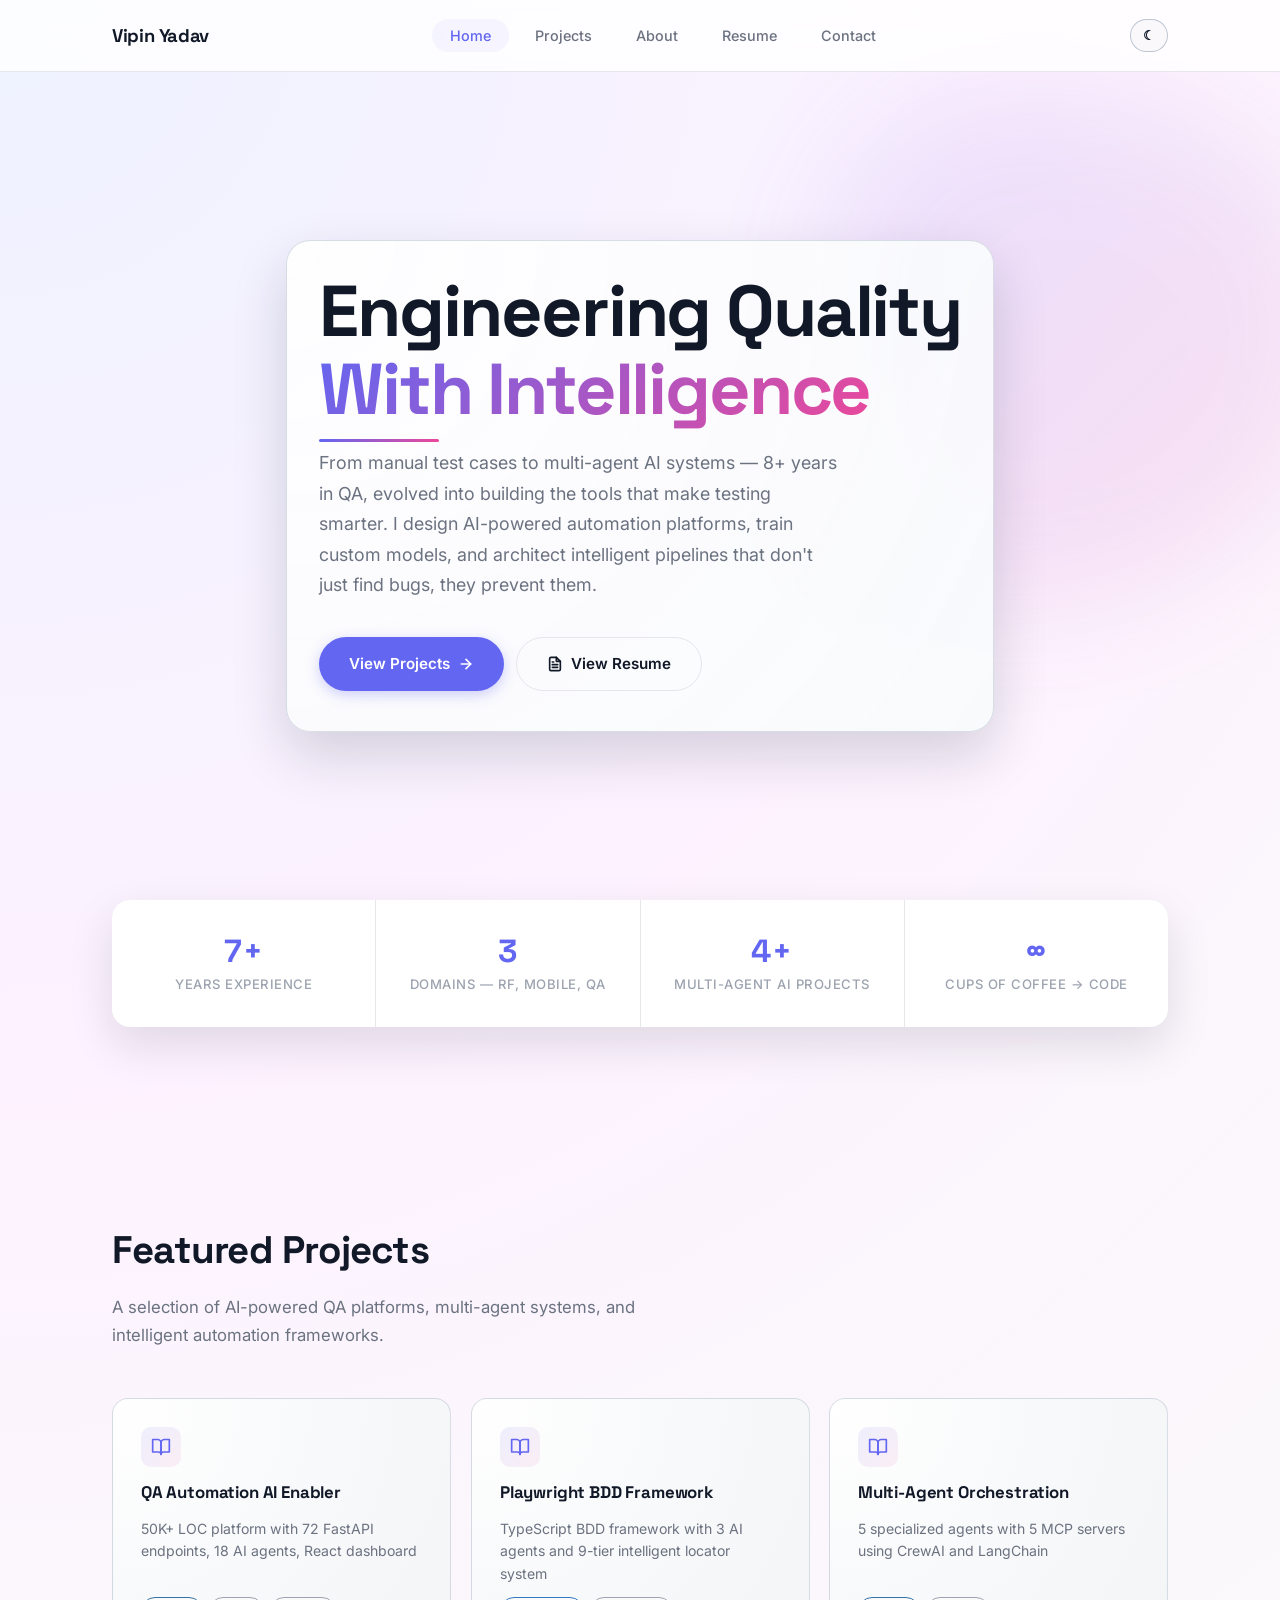
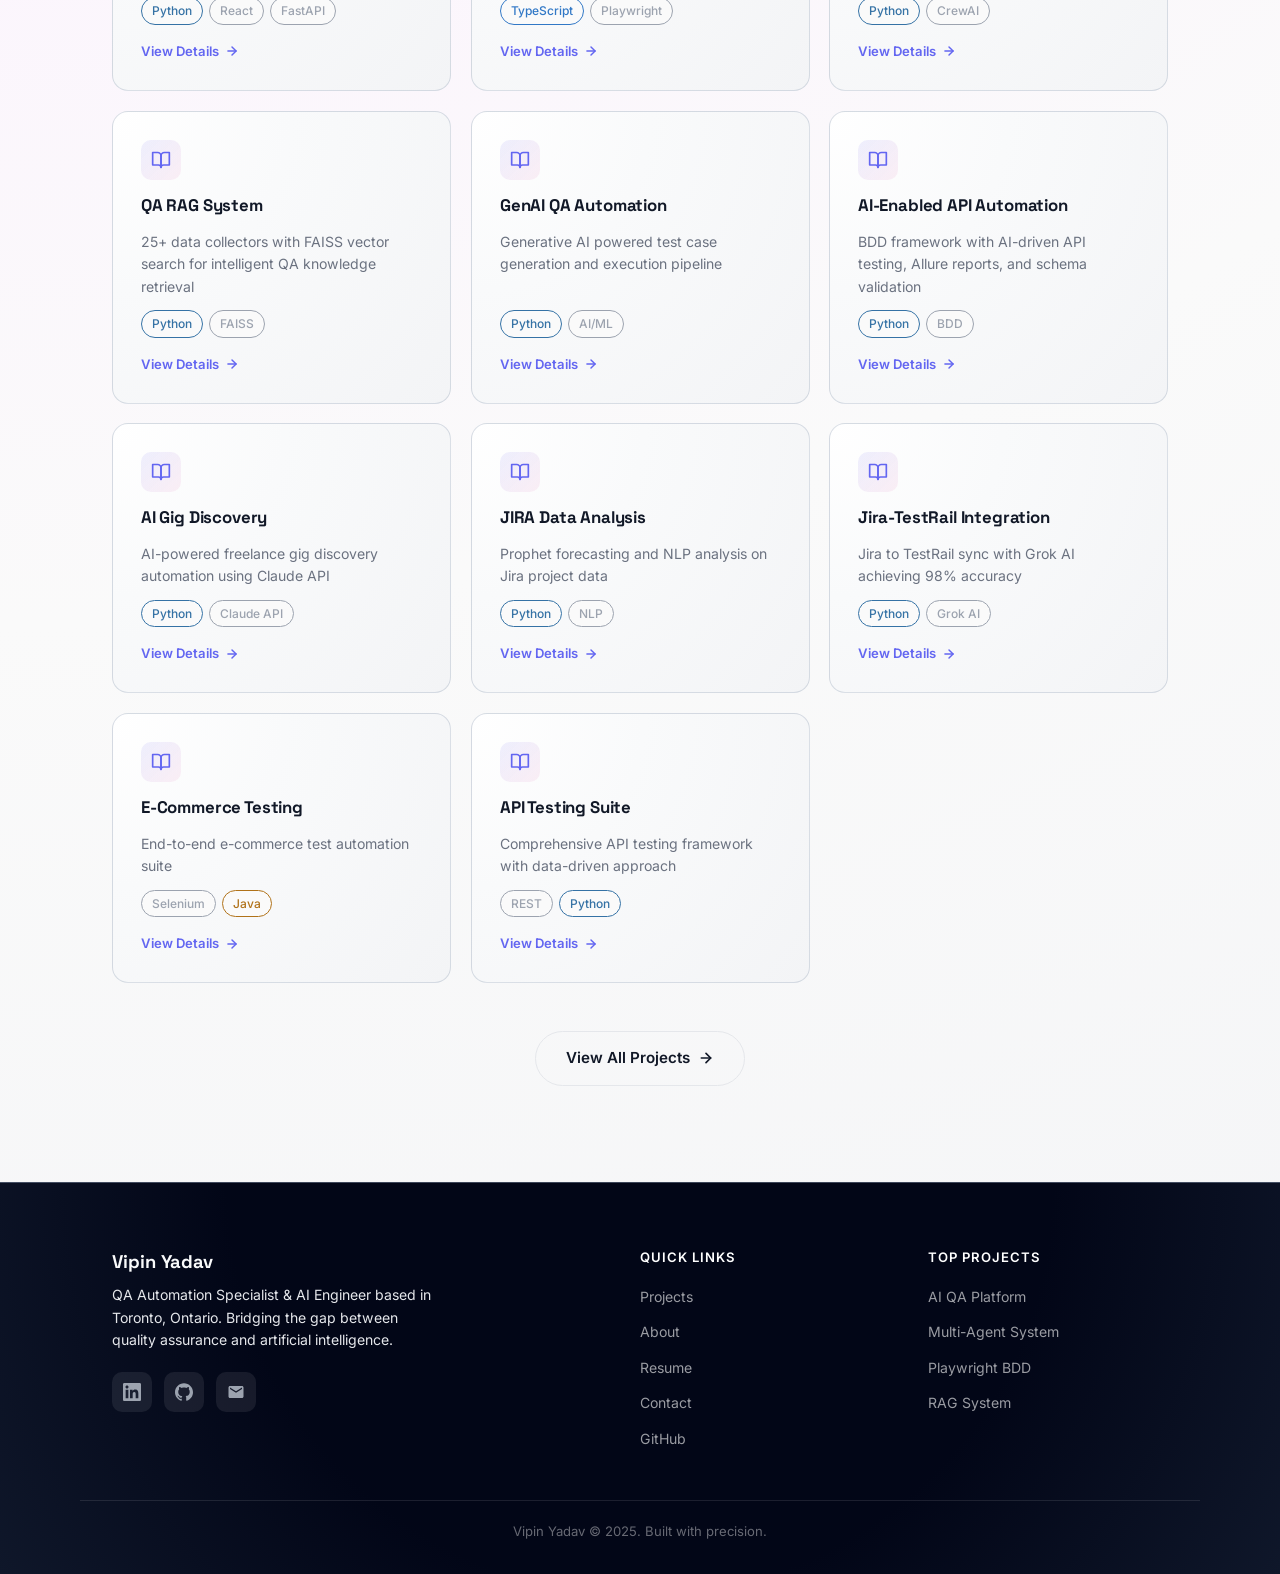
==== index.html @ d080d100 "Update portfolio pages, styles, and add new resume/scripts Co-Authored-By: Claude Sonnet 4.6 <norepl" ====
<!DOCTYPE html>
<html lang="en">
<head>
  <meta charset="UTF-8">
  <meta name="viewport" content="width=device-width, initial-scale=1.0">
  <title>Vipin Yadav — QA Automation & AI Engineering</title>
  <link rel="preconnect" href="https://fonts.googleapis.com">
  <link rel="preconnect" href="https://fonts.gstatic.com" crossorigin>
  <link href="https://fonts.googleapis.com/css2?family=Inter:wght@400;500;600;700&family=Space+Grotesk:wght@500;600;700;800&display=swap" rel="stylesheet">
  <link rel="stylesheet" href="css/style.css">
  <link rel="stylesheet" href="css/style-enhancements.css">
</head>
<body data-base-path="">

  <!-- Navigation -->
  <nav class="kc-nav" role="navigation">
    <div class="kc-nav__inner">
      <a href="index.html" class="kc-nav__brand">Vipin Yadav</a>
      <ul class="kc-nav__links">
        <li><a href="index.html" class="kc-nav__link active">Home</a></li>
        <li><a href="pages/projects.html" class="kc-nav__link">Projects</a></li>
        <li><a href="pages/about.html" class="kc-nav__link">About</a></li>
        <li><a href="pages/resume.html" class="kc-nav__link">Resume</a></li>
        <li><a href="pages/contact.html" class="kc-nav__link">Contact</a></li>
      </ul>
      <button class="kc-nav__hamburger" aria-label="Toggle menu">
        <span></span><span></span><span></span>
      </button>
    </div>
  </nav>

  <main>

    <!-- Hero -->
    <section class="kc-hero">
      <div class="kc-hero__blob" aria-hidden="true"></div>
      <div class="kc-wrap">
        <div class="kc-hero__content">
          <h1 class="kc-hero__title">
            Engineering Quality<br><span class="kc-grad">With Intelligence</span>
          </h1>
          <p class="kc-hero__desc">From manual test cases to multi-agent AI systems — 8+ years in QA, evolved into building the tools that make testing smarter. I design AI-powered automation platforms, train custom models, and architect intelligent pipelines that don't just find bugs, they prevent them.</p>
          <div class="kc-hero__btns">
            <a href="pages/projects.html" class="kc-btn kc-btn--primary">
              View Projects
              <svg width="16" height="16" viewBox="0 0 24 24" fill="none" stroke="currentColor" stroke-width="2.5" stroke-linecap="round" stroke-linejoin="round"><line x1="5" y1="12" x2="19" y2="12"/><polyline points="12 5 19 12 12 19"/></svg>
            </a>
            <a href="pages/resume.html" class="kc-btn kc-btn--outline">
              <svg width="16" height="16" viewBox="0 0 24 24" fill="none" stroke="currentColor" stroke-width="2.5" stroke-linecap="round" stroke-linejoin="round"><path d="M14 2H6a2 2 0 0 0-2 2v16a2 2 0 0 0 2 2h12a2 2 0 0 0 2-2V8Z"/><path d="M14 2v6h6"/><line x1="16" y1="13" x2="8" y2="13"/><line x1="16" y1="17" x2="8" y2="17"/><line x1="10" y1="9" x2="8" y2="9"/></svg>
              View Resume
            </a>
          </div>
        </div>
      </div>
    </section>

    <!-- Stats Counter Bar -->
    <section class="kc-section" style="padding-top:0">
      <div class="kc-wrap">
        <div class="kc-stats kc-fade">
          <div class="kc-stat">
            <div class="kc-stat__value" data-target="8+">8+</div>
            <div class="kc-stat__label">Years Experience</div>
          </div>
          <div class="kc-stat">
            <div class="kc-stat__value" data-target="3">3</div>
            <div class="kc-stat__label">Domains — RF, Mobile, QA</div>
          </div>
          <div class="kc-stat">
            <div class="kc-stat__value" data-target="5+">5+</div>
            <div class="kc-stat__label">Multi-Agent AI Projects</div>
          </div>
          <div class="kc-stat">
            <div class="kc-stat__value">∞</div>
            <div class="kc-stat__label">Cups of Coffee → Code</div>
          </div>
        </div>
      </div>
    </section>

    <!-- Featured Projects -->
    <section class="kc-section">
      <div class="kc-wrap">
        <h2 class="kc-section__title kc-fade">Featured Projects</h2>
        <p class="kc-section__sub kc-fade">A selection of AI-powered QA platforms, multi-agent systems, and intelligent automation frameworks.</p>

        <div class="kc-grid" id="project-grid">
          <!-- Rendered by JS — shows top projects -->
        </div>

        <div style="text-align:center;margin-top:48px" class="kc-fade">
          <a href="pages/projects.html" class="kc-btn kc-btn--outline">
            View All Projects
            <svg width="16" height="16" viewBox="0 0 24 24" fill="none" stroke="currentColor" stroke-width="2.5" stroke-linecap="round" stroke-linejoin="round"><line x1="5" y1="12" x2="19" y2="12"/><polyline points="12 5 19 12 12 19"/></svg>
          </a>
        </div>
      </div>
    </section>

  </main>

  <!-- Footer -->
  <footer class="kc-footer">
    <div class="kc-footer__inner">
      <div>
        <div class="kc-footer__brand">Vipin Yadav</div>
        <p class="kc-footer__desc">QA Automation Specialist & AI Engineer based in Toronto, Ontario. Bridging the gap between quality assurance and artificial intelligence.</p>
        <div class="kc-footer__socials">
          <a href="https://www.linkedin.com/in/vipin-ydv/" target="_blank" class="kc-footer__social" aria-label="LinkedIn">
            <svg viewBox="0 0 24 24" width="18" height="18" fill="currentColor"><path d="M20.447 20.452h-3.554v-5.569c0-1.328-.027-3.037-1.852-3.037-1.853 0-2.136 1.445-2.136 2.939v5.667H9.351V9h3.414v1.561h.046c.477-.9 1.637-1.85 3.37-1.85 3.601 0 4.267 2.37 4.267 5.455v6.286zM5.337 7.433c-1.144 0-2.063-.926-2.063-2.065 0-1.138.92-2.063 2.063-2.063 1.14 0 2.064.925 2.064 2.063 0 1.139-.925 2.065-2.064 2.065zm1.782 13.019H3.555V9h3.564v11.452zM22.225 0H1.771C.792 0 0 .774 0 1.729v20.542C0 23.227.792 24 1.771 24h20.451C23.2 24 24 23.227 24 22.271V1.729C24 .774 23.2 0 22.222 0h.003z"/></svg>
          </a>
          <a href="https://github.com/YdvVipin" target="_blank" class="kc-footer__social" aria-label="GitHub">
            <svg viewBox="0 0 24 24" width="18" height="18" fill="currentColor"><path d="M12 .297c-6.63 0-12 5.373-12 12 0 5.303 3.438 9.8 8.205 11.385.6.113.82-.258.82-.577 0-.285-.01-1.04-.015-2.04-3.338.724-4.042-1.61-4.042-1.61C4.422 18.07 3.633 17.7 3.633 17.7c-1.087-.744.084-.729.084-.729 1.205.084 1.838 1.236 1.838 1.236 1.07 1.835 2.809 1.305 3.495.998.108-.776.417-1.305.76-1.605-2.665-.3-5.466-1.332-5.466-5.93 0-1.31.465-2.38 1.235-3.22-.135-.303-.54-1.523.105-3.176 0 0 1.005-.322 3.3 1.23.96-.267 1.98-.399 3-.405 1.02.006 2.04.138 3 .405 2.28-1.552 3.285-1.23 3.285-1.23.645 1.653.24 2.873.12 3.176.765.84 1.23 1.91 1.23 3.22 0 4.61-2.805 5.625-5.475 5.92.42.36.81 1.096.81 2.22 0 1.606-.015 2.896-.015 3.286 0 .315.21.69.825.57C20.565 22.092 24 17.592 24 12.297c0-6.627-5.373-12-12-12"/></svg>
          </a>
          <a href="mailto:ydvvipin1793@gmail.com" class="kc-footer__social" aria-label="Email">
            <svg viewBox="0 0 24 24" width="18" height="18" fill="currentColor"><path d="M20 4H4c-1.1 0-2 .9-2 2v12c0 1.1.9 2 2 2h16c1.1 0 2-.9 2-2V6c0-1.1-.9-2-2-2zm0 4l-8 5-8-5V6l8 5 8-5v2z"/></svg>
          </a>
        </div>
      </div>
      <div>
        <h4 class="kc-footer__heading">Quick Links</h4>
        <ul class="kc-footer__links">
          <li><a href="pages/projects.html" class="kc-footer__link">Projects</a></li>
          <li><a href="pages/about.html" class="kc-footer__link">About</a></li>
          <li><a href="pages/resume.html" class="kc-footer__link">Resume</a></li>
          <li><a href="pages/contact.html" class="kc-footer__link">Contact</a></li>
          <li><a href="https://github.com/YdvVipin" target="_blank" class="kc-footer__link">GitHub</a></li>
        </ul>
      </div>
      <div>
        <h4 class="kc-footer__heading">Top Projects</h4>
        <ul class="kc-footer__links">
          <li><a href="projects/ai-enabled-qa/" class="kc-footer__link">AI QA Platform</a></li>
          <li><a href="projects/multi-agent-orchestration/" class="kc-footer__link">Multi-Agent System</a></li>
          <li><a href="projects/playwright-bdd-framework/" class="kc-footer__link">Playwright BDD</a></li>
          <li><a href="projects/rag-system/" class="kc-footer__link">RAG System</a></li>
        </ul>
      </div>
    </div>
    <div class="kc-footer__bottom">Vipin Yadav &copy; 2025. Built with precision.</div>
  </footer>

  <script src="js/script.js"></script>
</body>
</html>
---- css/style.css ----
/* ═══════════════════════════════════════════════════
   Kinetic Cards — Portfolio Design System
   ═══════════════════════════════════════════════════ */

/* ─── Variables ─────────────────────────────────── */
:root {
  --kc-bg: #FAFAFA;
  --kc-surface: #FFFFFF;
  --kc-border: #E5E7EB;
  --kc-text: #111827;
  --kc-text2: #6B7280;
  --kc-text3: #9CA3AF;
  --kc-accent: #6366F1;
  --kc-accent-light: #818CF8;
  --kc-secondary: #EC4899;
  --kc-green: #10B981;
  --kc-font: 'Space Grotesk', sans-serif;
  --kc-font-body: 'Inter', sans-serif;
  --kc-radius: 16px;
  --kc-radius-sm: 10px;
  --kc-shadow: 0 1px 3px rgba(0,0,0,0.06), 0 1px 2px rgba(0,0,0,0.04);
  --kc-shadow-md: 0 4px 14px rgba(0,0,0,0.08);
  --kc-shadow-lg: 0 12px 40px rgba(0,0,0,0.12);
  --kc-nav-h: 72px;
  --kc-max-w: 1120px;
}

/* ─── Reset ─────────────────────────────────────── */
*, *::before, *::after { margin: 0; padding: 0; box-sizing: border-box; }

html { scroll-behavior: smooth; }

body {
  font-family: var(--kc-font-body);
  color: var(--kc-text);
  /* Soft gradient background instead of flat grey */
  background: radial-gradient(circle at top left, #EEF2FF 0, #FDF2FF 30%, #FAFAFA 65%, #F3F4F6 100%);
  overflow-x: hidden;
  line-height: 1.6;
  -webkit-font-smoothing: antialiased;
}

img { max-width: 100%; display: block; }

a { color: inherit; text-decoration: none; }

/* ─── Utility ───────────────────────────────────── */
.kc-wrap {
  max-width: var(--kc-max-w);
  margin: 0 auto;
  padding: 0 32px;
}

.kc-section {
  padding: 96px 0;
}

.kc-section__title {
  font-family: var(--kc-font);
  font-size: clamp(1.75rem, 3vw, 2.5rem);
  font-weight: 700;
  color: var(--kc-text);
  margin-bottom: 12px;
  letter-spacing: -0.02em;
}

.kc-section__sub {
  font-size: 1.05rem;
  color: var(--kc-text2);
  max-width: 560px;
  margin-bottom: 48px;
  line-height: 1.7;
}

/* ─── Navigation ────────────────────────────────── */
.kc-nav {
  position: fixed;
  top: 0;
  left: 0;
  right: 0;
  height: var(--kc-nav-h);
  background: rgba(255,255,255,0.82);
  backdrop-filter: blur(18px);
  -webkit-backdrop-filter: blur(18px);
  border-bottom: 1px solid var(--kc-border);
  z-index: 1000;
  transition: height 0.3s ease, box-shadow 0.3s ease;
}

.kc-nav.kc-nav--scrolled {
  height: 56px;
  box-shadow: var(--kc-shadow-md);
}

.kc-nav__inner {
  max-width: var(--kc-max-w);
  margin: 0 auto;
  padding: 0 32px;
  height: 100%;
  display: flex;
  align-items: center;
  justify-content: space-between;
}

.kc-nav__brand {
  font-family: var(--kc-font);
  font-size: 1.15rem;
  font-weight: 700;
  color: var(--kc-text);
  letter-spacing: -0.02em;
}

.kc-nav__links {
  display: flex;
  gap: 8px;
  list-style: none;
  position: relative;
}

.kc-nav__link {
  position: relative;
  padding: 8px 18px;
  font-size: 0.9rem;
  font-weight: 500;
  color: var(--kc-text2);
  border-radius: 100px;
  transition: color 0.25s ease, background 0.25s ease;
}

.kc-nav__link:hover,
.kc-nav__link.active {
  color: var(--kc-accent);
  background: rgba(99,102,241,0.06);
}

/* Hamburger */
.kc-nav__hamburger {
  display: none;
  flex-direction: column;
  gap: 5px;
  background: none;
  border: none;
  cursor: pointer;
  padding: 8px;
}

.kc-nav__hamburger span {
  display: block;
  width: 22px;
  height: 2px;
  background: var(--kc-text);
  border-radius: 2px;
  transition: transform 0.3s ease, opacity 0.3s ease;
}

.kc-nav__hamburger.open span:nth-child(1) {
  transform: rotate(45deg) translate(5px, 5px);
}

.kc-nav__hamburger.open span:nth-child(2) {
  opacity: 0;
}

.kc-nav__hamburger.open span:nth-child(3) {
  transform: rotate(-45deg) translate(5px, -5px);
}

/* ─── Hero ──────────────────────────────────────── */
.kc-hero {
  position: relative;
  min-height: 100vh;
  display: flex;
  align-items: center;
  padding-top: var(--kc-nav-h);
  overflow: hidden;
}

.kc-hero__blob {
  position: absolute;
  top: 10%;
  right: -5%;
  width: 520px;
  height: 520px;
  border-radius: 40% 60% 70% 30% / 40% 50% 60% 50%;
  background: linear-gradient(135deg, var(--kc-accent), var(--kc-secondary));
  opacity: 0.12;
  filter: blur(60px);
  animation: kc-morph 12s ease-in-out infinite;
  pointer-events: none;
}

@keyframes kc-morph {
  0%   { border-radius: 40% 60% 70% 30% / 40% 50% 60% 50%; transform: translate(0, 0) rotate(0deg); }
  33%  { border-radius: 70% 30% 50% 50% / 30% 30% 70% 70%; transform: translate(20px, -30px) rotate(60deg); }
  66%  { border-radius: 50% 60% 30% 60% / 60% 40% 60% 40%; transform: translate(-15px, 20px) rotate(120deg); }
  100% { border-radius: 40% 60% 70% 30% / 40% 50% 60% 50%; transform: translate(0, 0) rotate(0deg); }
}

.kc-hero__content {
  position: relative;
  z-index: 1;
}

.kc-hero__tag {
  display: inline-flex;
  align-items: center;
  gap: 6px;
  padding: 6px 16px;
  background: rgba(99,102,241,0.08);
  border: 1px solid rgba(99,102,241,0.15);
  border-radius: 100px;
  font-size: 0.82rem;
  font-weight: 600;
  color: var(--kc-accent);
  margin-bottom: 24px;
}

.kc-hero__tag span {
  width: 6px;
  height: 6px;
  border-radius: 50%;
  background: var(--kc-green);
  animation: kc-pulse 2s ease-in-out infinite;
}

@keyframes kc-pulse {
  0%, 100% { opacity: 1; }
  50% { opacity: 0.4; }
}

.kc-hero__title {
  font-family: var(--kc-font);
  font-size: clamp(2.8rem, 6vw, 4.5rem);
  font-weight: 800;
  line-height: 1.08;
  letter-spacing: -0.03em;
  color: var(--kc-text);
  margin-bottom: 20px;
}

.kc-hero__title .kc-grad {
  background: linear-gradient(135deg, var(--kc-accent), var(--kc-secondary));
  -webkit-background-clip: text;
  -webkit-text-fill-color: transparent;
  background-clip: text;
}

.kc-hero__desc {
  font-size: 1.12rem;
  color: var(--kc-text2);
  max-width: 520px;
  line-height: 1.7;
  margin-bottom: 36px;
}

.kc-hero__btns {
  display: flex;
  gap: 12px;
  flex-wrap: wrap;
}

/* ─── Buttons ───────────────────────────────────── */
.kc-btn {
  display: inline-flex;
  align-items: center;
  gap: 8px;
  padding: 14px 30px;
  border-radius: 100px;
  font-size: 0.95rem;
  font-weight: 600;
  font-family: var(--kc-font-body);
  border: none;
  cursor: pointer;
  transition: all 0.3s cubic-bezier(0.4, 0, 0.2, 1);
}

.kc-btn--primary {
  background: var(--kc-accent);
  color: #fff;
  box-shadow: 0 4px 14px rgba(99,102,241,0.3);
}

.kc-btn--primary:hover {
  transform: translateY(-2px);
  box-shadow: 0 8px 25px rgba(99,102,241,0.35);
}

.kc-btn--outline {
  background: transparent;
  color: var(--kc-text);
  border: 1.5px solid var(--kc-border);
}

.kc-btn--outline:hover {
  border-color: var(--kc-accent);
  color: var(--kc-accent);
  transform: translateY(-2px);
}

/* ─── Stats Bar ─────────────────────────────────── */
.kc-stats {
  display: grid;
  grid-template-columns: repeat(4, 1fr);
  gap: 1px;
  background: var(--kc-border);
  border-radius: var(--kc-radius);
  overflow: hidden;
  box-shadow: var(--kc-shadow);
}

.kc-stat {
  background: var(--kc-surface);
  padding: 32px 24px;
  text-align: center;
}

.kc-stat__value {
  font-family: var(--kc-font);
  font-size: 2rem;
  font-weight: 800;
  color: var(--kc-accent);
  line-height: 1.2;
}

.kc-stat__label {
  font-size: 0.82rem;
  color: var(--kc-text3);
  font-weight: 500;
  margin-top: 4px;
  text-transform: uppercase;
  letter-spacing: 0.5px;
}

/* ─── Kinetic Cards ─────────────────────────────── */
.kc-grid {
  display: grid;
  grid-template-columns: repeat(3, 1fr);
  gap: 20px;
}

.kc-card {
  position: relative;
  background: var(--kc-surface);
  border: 1px solid var(--kc-border);
  border-radius: var(--kc-radius);
  padding: 28px;
  text-decoration: none;
  color: var(--kc-text);
  display: flex;
  flex-direction: column;
  gap: 12px;
  transform-style: preserve-3d;
  transition: transform 0.4s cubic-bezier(0.03, 0.98, 0.52, 0.99),
              box-shadow 0.4s ease;
  will-change: transform;
}

.kc-card:hover {
  box-shadow: var(--kc-shadow-lg);
}

.kc-card__icon {
  width: 40px;
  height: 40px;
  border-radius: var(--kc-radius-sm);
  background: linear-gradient(135deg, rgba(99,102,241,0.1), rgba(236,72,153,0.08));
  display: flex;
  align-items: center;
  justify-content: center;
  color: var(--kc-accent);
}

.kc-card__title {
  font-family: var(--kc-font);
  font-size: 1.05rem;
  font-weight: 700;
  color: var(--kc-text);
  letter-spacing: -0.01em;
}

.kc-card__desc {
  font-size: 0.88rem;
  color: var(--kc-text2);
  line-height: 1.6;
  flex: 1;
}

.kc-card__tags {
  display: flex;
  flex-wrap: wrap;
  gap: 6px;
}

.kc-card__tag {
  font-size: 0.75rem;
  font-weight: 500;
  padding: 3px 10px;
  border-radius: 100px;
  border: 1px solid var(--kc-border);
  color: var(--kc-text2);
  background: var(--kc-bg);
}

.kc-card__cta {
  display: flex;
  align-items: center;
  gap: 6px;
  font-size: 0.82rem;
  font-weight: 600;
  color: var(--kc-accent);
  margin-top: 4px;
}

.kc-card__cta svg {
  transition: transform 0.25s ease;
}

.kc-card:hover .kc-card__cta svg {
  transform: translateX(4px);
}

.kc-card--hidden {
  opacity: 0;
  transform: scale(0.92);
  pointer-events: none;
  position: absolute;
  visibility: hidden;
}

/* ─── GitHub Stats (Projects Page) ──────────────── */
.kc-gh-stats {
  display: flex;
  gap: 24px;
  margin-bottom: 32px;
}

.kc-gh-stat {
  display: flex;
  flex-direction: column;
  padding: 14px 20px;
  background: var(--kc-surface);
  border: 1px solid var(--kc-border);
  border-radius: var(--kc-radius-sm);
  min-width: 110px;
}

.kc-gh-stat__val {
  font-family: var(--kc-font);
  font-size: 1.35rem;
  font-weight: 800;
  color: var(--kc-accent);
}

.kc-gh-stat__label {
  font-size: 0.75rem;
  color: var(--kc-text3);
  text-transform: uppercase;
  letter-spacing: 0.5px;
}

/* Repo grid */
.kc-repo-grid {
  display: grid;
  grid-template-columns: repeat(2, 1fr);
  gap: 16px;
  margin-bottom: 64px;
}

.kc-repo {
  background: var(--kc-surface);
  border: 1px solid var(--kc-border);
  border-radius: var(--kc-radius-sm);
  padding: 20px;
  text-decoration: none;
  color: var(--kc-text);
  display: flex;
  flex-direction: column;
  gap: 8px;
  transition: all 0.3s ease;
}

.kc-repo:hover {
  border-color: var(--kc-accent);
  box-shadow: var(--kc-shadow-md);
  transform: translateY(-2px);
}

.kc-repo__header {
  display: flex;
  align-items: center;
  gap: 8px;
}

.kc-repo__name {
  font-family: var(--kc-font);
  font-size: 0.95rem;
  font-weight: 600;
  color: var(--kc-text);
}

.kc-repo:hover .kc-repo__name {
  color: var(--kc-accent);
}

.kc-repo__desc {
  font-size: 0.82rem;
  color: var(--kc-text2);
  line-height: 1.5;
  flex: 1;
}

.kc-repo__meta {
  display: flex;
  flex-direction: column;
  gap: 6px;
}

.kc-repo__stats {
  display: flex;
  gap: 14px;
  align-items: center;
}

.kc-repo__stat {
  display: inline-flex;
  align-items: center;
  gap: 4px;
  font-size: 0.75rem;
  color: var(--kc-text3);
}

.kc-repo__stat svg { color: var(--kc-text3); }

.kc-repo__size {
  font-family: 'SF Mono', 'Cascadia Code', monospace;
  font-size: 0.7rem;
  color: var(--kc-text3);
}

.kc-repo__footer {
  border-top: 1px solid var(--kc-border);
  padding-top: 10px;
  font-size: 0.75rem;
  color: var(--kc-text3);
}

/* Language bar */
.kc-lang-bar {
  display: flex;
  height: 5px;
  border-radius: 3px;
  overflow: hidden;
  background: var(--kc-bg);
  margin-bottom: 4px;
}

.kc-lang-bar__seg { transition: width 0.6s ease; }

.kc-lang-labels {
  display: flex;
  flex-wrap: wrap;
  gap: 8px;
}

.kc-lang-label {
  display: inline-flex;
  align-items: center;
  gap: 4px;
  font-size: 0.7rem;
  color: var(--kc-text3);
}

.kc-lang-dot {
  width: 7px;
  height: 7px;
  border-radius: 50%;
  display: inline-block;
  flex-shrink: 0;
}

.kc-lang-pct { color: var(--kc-text3); opacity: 0.7; }

.kc-repo__lang { min-height: 10px; }

/* Loading skeleton */
.kc-skeleton {
  position: relative;
  overflow: hidden;
}

.kc-skeleton::after {
  content: '';
  position: absolute;
  inset: 0;
  left: -100%;
  background: linear-gradient(90deg, transparent, rgba(0,0,0,0.04), transparent);
  animation: kc-shimmer 1.5s infinite;
}

@keyframes kc-shimmer { 100% { left: 100%; } }

.kc-skeleton-card {
  min-height: 140px;
  background: var(--kc-bg);
  border: 1px solid var(--kc-border);
  border-radius: var(--kc-radius-sm);
}

.kc-gh-error, .kc-gh-empty {
  grid-column: 1 / -1;
  text-align: center;
  padding: 40px;
  color: var(--kc-text3);
  font-size: 0.9rem;
}

/* ─── Filter Bar ────────────────────────────────── */
.kc-filters {
  display: flex;
  gap: 8px;
  flex-wrap: wrap;
  margin-bottom: 36px;
}

.kc-filter {
  padding: 8px 20px;
  border-radius: 100px;
  font-size: 0.85rem;
  font-weight: 500;
  font-family: var(--kc-font-body);
  background: var(--kc-surface);
  color: var(--kc-text2);
  border: 1px solid var(--kc-border);
  cursor: pointer;
  transition: all 0.25s ease;
}

.kc-filter:hover {
  border-color: var(--kc-accent);
  color: var(--kc-accent);
}

.kc-filter.active {
  background: var(--kc-accent);
  color: #fff;
  border-color: var(--kc-accent);
}

/* ─── Timeline ──────────────────────────────────── */
.kc-timeline {
  position: relative;
  padding-left: 32px;
}

.kc-timeline::before {
  content: '';
  position: absolute;
  left: 7px;
  top: 0;
  bottom: 0;
  width: 2px;
  background: var(--kc-border);
}

.kc-timeline__entry {
  position: relative;
  margin-bottom: 48px;
}

.kc-timeline__entry:last-child {
  margin-bottom: 0;
}

.kc-timeline__dot {
  position: absolute;
  left: -28px;
  top: 6px;
  width: 14px;
  height: 14px;
  border-radius: 50%;
  background: var(--kc-accent);
  border: 3px solid var(--kc-bg);
  box-shadow: 0 0 0 2px var(--kc-accent);
  transition: transform 0.3s ease;
}

.kc-timeline__entry.kc-fade--visible .kc-timeline__dot {
  transform: scale(1.2);
}

.kc-timeline__date {
  font-size: 0.78rem;
  font-weight: 600;
  color: var(--kc-accent);
  text-transform: uppercase;
  letter-spacing: 0.5px;
  margin-bottom: 6px;
}

.kc-timeline__role {
  font-family: var(--kc-font);
  font-size: 1.15rem;
  font-weight: 700;
  color: var(--kc-text);
  margin-bottom: 4px;
}

.kc-timeline__company {
  font-size: 0.92rem;
  font-weight: 500;
  color: var(--kc-text2);
  margin-bottom: 8px;
}

.kc-timeline__desc {
  font-size: 0.88rem;
  color: var(--kc-text2);
  line-height: 1.7;
}

/* ─── Skills Grid ───────────────────────────────── */
.kc-skills-grid {
  display: grid;
  grid-template-columns: repeat(4, 1fr);
  gap: 16px;
}

.kc-skill-card {
  background: var(--kc-surface);
  border: 1px solid var(--kc-border);
  border-radius: var(--kc-radius);
  padding: 24px;
  transform-style: preserve-3d;
  transition: transform 0.4s cubic-bezier(0.03, 0.98, 0.52, 0.99),
              box-shadow 0.4s ease;
  will-change: transform;
}

.kc-skill-card:hover {
  box-shadow: var(--kc-shadow-lg);
}

.kc-skill-card__title {
  font-family: var(--kc-font);
  font-size: 0.95rem;
  font-weight: 700;
  color: var(--kc-text);
  margin-bottom: 12px;
}

.kc-skill-card__pills {
  display: flex;
  flex-wrap: wrap;
  gap: 6px;
}

.kc-skill-pill {
  font-size: 0.75rem;
  font-weight: 500;
  padding: 4px 10px;
  border-radius: 100px;
  background: var(--kc-bg);
  border: 1px solid var(--kc-border);
  color: var(--kc-text2);
}

/* ─── Education ─────────────────────────────────── */
.kc-edu-grid {
  display: grid;
  grid-template-columns: repeat(2, 1fr);
  gap: 20px;
}

.kc-edu-card {
  background: var(--kc-surface);
  border: 1px solid var(--kc-border);
  border-radius: var(--kc-radius);
  padding: 28px;
}

.kc-edu-card__degree {
  font-family: var(--kc-font);
  font-size: 1.05rem;
  font-weight: 700;
  color: var(--kc-text);
  margin-bottom: 4px;
}

.kc-edu-card__school {
  font-size: 0.9rem;
  color: var(--kc-accent);
  font-weight: 500;
  margin-bottom: 4px;
}

.kc-edu-card__year {
  font-size: 0.82rem;
  color: var(--kc-text3);
}

/* ─── Achievements ──────────────────────────────── */
.kc-achievements {
  list-style: none;
  display: grid;
  grid-template-columns: repeat(2, 1fr);
  gap: 12px;
}

.kc-achievements li {
  display: flex;
  align-items: flex-start;
  gap: 10px;
  padding: 16px 20px;
  background: var(--kc-surface);
  border: 1px solid var(--kc-border);
  border-radius: var(--kc-radius-sm);
  font-size: 0.9rem;
  color: var(--kc-text2);
  line-height: 1.5;
}

.kc-achievements li::before {
  content: '';
  width: 6px;
  height: 6px;
  border-radius: 50%;
  background: var(--kc-accent);
  flex-shrink: 0;
  margin-top: 7px;
}

/* ─── Contact Form ──────────────────────────────── */
.kc-contact-grid {
  display: grid;
  grid-template-columns: 1fr 1fr;
  gap: 48px;
  align-items: start;
}

.kc-form {
  display: flex;
  flex-direction: column;
  gap: 16px;
}

.kc-input, .kc-textarea {
  width: 100%;
  padding: 14px 18px;
  border: 1.5px solid var(--kc-border);
  border-radius: var(--kc-radius-sm);
  font-size: 0.95rem;
  font-family: var(--kc-font-body);
  color: var(--kc-text);
  background: var(--kc-surface);
  transition: border-color 0.25s ease, box-shadow 0.25s ease;
  outline: none;
}

.kc-input:focus, .kc-textarea:focus {
  border-color: var(--kc-accent);
  box-shadow: 0 0 0 3px rgba(99,102,241,0.1);
}

.kc-textarea {
  min-height: 140px;
  resize: vertical;
}

.kc-contact-info {
  display: flex;
  flex-direction: column;
  gap: 20px;
}

.kc-contact-item {
  display: flex;
  align-items: center;
  gap: 14px;
  font-size: 0.95rem;
  color: var(--kc-text2);
}

.kc-contact-item__icon {
  width: 44px;
  height: 44px;
  border-radius: 12px;
  background: rgba(99,102,241,0.08);
  display: flex;
  align-items: center;
  justify-content: center;
  color: var(--kc-accent);
  flex-shrink: 0;
}

.kc-contact-item a {
  color: var(--kc-text);
  font-weight: 500;
  transition: color 0.2s;
}

.kc-contact-item a:hover { color: var(--kc-accent); }

/* ─── Footer ────────────────────────────────────── */
.kc-footer {
  background: var(--kc-text);
  color: rgba(255,255,255,0.7);
  padding: 64px 0 32px;
}

.kc-footer__inner {
  max-width: var(--kc-max-w);
  margin: 0 auto;
  padding: 0 32px;
  display: grid;
  grid-template-columns: 2fr 1fr 1fr;
  gap: 48px;
}

.kc-footer__brand {
  font-family: var(--kc-font);
  font-size: 1.15rem;
  font-weight: 700;
  color: #fff;
  margin-bottom: 8px;
}

.kc-footer__desc {
  font-size: 0.88rem;
  line-height: 1.6;
  max-width: 320px;
}

.kc-footer__heading {
  font-size: 0.82rem;
  font-weight: 600;
  color: #fff;
  text-transform: uppercase;
  letter-spacing: 1px;
  margin-bottom: 16px;
}

.kc-footer__links {
  list-style: none;
  display: flex;
  flex-direction: column;
  gap: 10px;
}

.kc-footer__link {
  font-size: 0.88rem;
  color: rgba(255,255,255,0.6);
  transition: color 0.2s;
}

.kc-footer__link:hover { color: #fff; }

.kc-footer__socials {
  display: flex;
  gap: 12px;
  margin-top: 20px;
}

.kc-footer__social {
  width: 40px;
  height: 40px;
  border-radius: 10px;
  background: rgba(255,255,255,0.08);
  display: flex;
  align-items: center;
  justify-content: center;
  color: rgba(255,255,255,0.6);
  transition: all 0.25s ease;
}

.kc-footer__social:hover {
  background: var(--kc-accent);
  color: #fff;
  transform: translateY(-2px);
}

.kc-footer__bottom {
  max-width: var(--kc-max-w);
  margin: 48px auto 0;
  padding: 20px 32px 0;
  border-top: 1px solid rgba(255,255,255,0.1);
  text-align: center;
  font-size: 0.82rem;
  color: rgba(255,255,255,0.4);
}

/* ─── Scroll Animations ─────────────────────────── */
.kc-fade {
  opacity: 0;
  transform: translateY(30px);
  transition: opacity 0.7s ease-out, transform 0.7s ease-out;
}

.kc-fade--visible {
  opacity: 1;
  transform: translateY(0);
}

/* ─── Focus States ──────────────────────────────── */
*:focus-visible {
  outline: 2px solid var(--kc-accent);
  outline-offset: 4px;
}

/* ─── Responsive: Tablet ────────────────────────── */
@media (max-width: 1023px) {
  .kc-wrap { padding: 0 24px; }
  .kc-nav__inner { padding: 0 24px; }
  .kc-footer__inner { padding: 0 24px; }
  .kc-footer__bottom { padding: 20px 24px 0; }

  .kc-grid { grid-template-columns: repeat(2, 1fr); }
  .kc-repo-grid { grid-template-columns: repeat(2, 1fr); }
  .kc-skills-grid { grid-template-columns: repeat(2, 1fr); }
  .kc-stats { grid-template-columns: repeat(2, 1fr); }
  .kc-edu-grid { grid-template-columns: 1fr 1fr; }
  .kc-achievements { grid-template-columns: 1fr; }
  .kc-contact-grid { grid-template-columns: 1fr; gap: 36px; }
  .kc-footer__inner { grid-template-columns: 1fr 1fr; }
}

/* ─── Responsive: Mobile ────────────────────────── */
@media (max-width: 767px) {
  .kc-wrap { padding: 0 18px; }
  .kc-section { padding: 64px 0; }

  .kc-nav__inner { padding: 0 18px; }

  .kc-nav__links {
    display: none;
    position: absolute;
    top: 100%;
    left: 0;
    right: 0;
    background: var(--kc-surface);
    border-bottom: 1px solid var(--kc-border);
    flex-direction: column;
    padding: 12px 18px 18px;
    gap: 4px;
    box-shadow: var(--kc-shadow-md);
  }

  .kc-nav__links.open { display: flex; }

  .kc-nav__link {
    padding: 12px 16px;
    border-radius: var(--kc-radius-sm);
  }

  .kc-nav__hamburger { display: flex; }

  .kc-hero__title { font-size: clamp(2rem, 8vw, 3rem); }
  .kc-hero__blob { width: 300px; height: 300px; top: 5%; right: -15%; }

  .kc-hero__btns { flex-direction: column; }
  .kc-btn { width: 100%; justify-content: center; }

  .kc-grid { grid-template-columns: 1fr; }
  .kc-repo-grid { grid-template-columns: 1fr; }
  .kc-skills-grid { grid-template-columns: 1fr; }
  .kc-stats { grid-template-columns: 1fr 1fr; }
  .kc-edu-grid { grid-template-columns: 1fr; }

  .kc-footer__inner {
    grid-template-columns: 1fr;
    gap: 32px;
    padding: 0 18px;
  }

  .kc-footer__bottom { padding: 16px 18px 0; }

  .kc-contact-grid { grid-template-columns: 1fr; }

  .kc-gh-stats {
    flex-wrap: wrap;
    gap: 10px;
  }

  .kc-gh-stat {
    min-width: 0;
    flex: 1;
    padding: 10px 14px;
  }
}

/* ─── Resume Page (Reactive Resume - Gengar Style) ─── */

.rv-page {
  --kc-accent: #6B8E23;
  display: flex;
  background: #ffffff;
  border-radius: 4px;
  box-shadow: 0 2px 20px rgba(0,0,0,0.1);
  overflow: hidden;
  font-family: 'Inter', sans-serif;
  font-size: 13px;
  line-height: 1.5;
  color: #1a1a1a;
}

.rv-sidebar {
  width: 34%;
  flex-shrink: 0;
  background: #f2f5e8;
  display: flex;
  flex-direction: column;
}

.rv-header {
  background: var(--kc-accent);
  color: #ffffff;
  padding: 36px 24px 28px;
}

.rv-name {
  font-family: var(--kc-font);
  font-size: 1.65rem;
  font-weight: 700;
  letter-spacing: -0.02em;
  line-height: 1.15;
  margin-bottom: 4px;
}

.rv-headline {
  font-size: 0.85rem;
  font-weight: 400;
  opacity: 0.85;
  margin-bottom: 20px;
}

.rv-contact {
  display: flex;
  flex-direction: column;
  gap: 8px;
}

.rv-contact__item {
  display: flex;
  align-items: center;
  gap: 8px;
  font-size: 0.78rem;
}

.rv-contact__item svg { flex-shrink: 0; opacity: 0.8; }

.rv-contact__item a,
.rv-contact__item span {
  color: #ffffff;
  text-decoration: none;
  word-break: break-all;
}

.rv-contact__item a:hover {
  text-decoration: underline;
  text-underline-offset: 2px;
}

.rv-sidebar > .rv-section { padding: 20px 24px; }
.rv-sidebar > .rv-section + .rv-section { border-top: 1px solid rgba(107,142,35,0.15); }

.rv-section__title {
  font-family: var(--kc-font);
  font-size: 0.8rem;
  font-weight: 700;
  text-transform: uppercase;
  letter-spacing: 0.06em;
  color: var(--kc-accent);
  padding-bottom: 8px;
  border-bottom: 2px solid var(--kc-accent);
  margin-bottom: 14px;
}

.rv-skills {
  display: flex;
  flex-direction: column;
  gap: 12px;
}

.rv-skill-group__label {
  font-size: 0.72rem;
  font-weight: 600;
  text-transform: uppercase;
  letter-spacing: 0.04em;
  color: #4A6A14;
  margin-bottom: 5px;
}

.rv-skill-group__tags {
  display: flex;
  flex-wrap: wrap;
  gap: 4px;
}

.rv-skill-group__tags span {
  font-size: 0.72rem;
  padding: 2px 8px;
  background: rgba(107,142,35,0.12);
  border-radius: 3px;
  color: #2D4308;
  font-weight: 500;
}

.rv-edu {
  display: flex;
  flex-direction: column;
  gap: 14px;
}

.rv-edu__degree {
  font-size: 0.82rem;
  font-weight: 600;
  color: #1a1a1a;
}

.rv-edu__school {
  font-size: 0.75rem;
  color: #4A6A14;
  font-weight: 500;
}

.rv-edu__date {
  font-size: 0.7rem;
  color: #6b7280;
  margin-top: 2px;
}

.rv-edu__note {
  font-size: 0.68rem;
  color: #6b7280;
  font-style: italic;
  margin-top: 2px;
}

.rv-main {
  flex: 1;
  padding: 32px 28px;
  display: flex;
  flex-direction: column;
}

.rv-summary {
  font-size: 0.82rem;
  line-height: 1.65;
  color: #374151;
  padding: 16px 18px;
  background: rgba(107,142,35,0.06);
  border-radius: 4px;
  margin-bottom: 24px;
}

.rv-main > .rv-section { margin-bottom: 22px; }
.rv-main > .rv-section:last-child { margin-bottom: 0; }

.rv-timeline {
  position: relative;
  padding-left: 20px;
  border-left: 2px solid var(--kc-accent);
}

.rv-timeline__item {
  position: relative;
  padding-bottom: 22px;
}

.rv-timeline__item:last-child { padding-bottom: 0; }

.rv-timeline__dot {
  position: absolute;
  left: -26px;
  top: 6px;
  width: 10px;
  height: 10px;
  border-radius: 50%;
  border: 2px solid var(--kc-accent);
  background: #ffffff;
}

.rv-timeline__content { padding-left: 4px; }

.rv-job-header {
  display: flex;
  justify-content: space-between;
  align-items: flex-start;
  gap: 12px;
  margin-bottom: 10px;
  flex-wrap: wrap;
}

.rv-job-header__company {
  font-size: 0.88rem;
  font-weight: 700;
  color: #111827;
}

.rv-job-header__location {
  font-size: 0.72rem;
  color: #9ca3af;
}

.rv-job-header__role {
  font-size: 0.82rem;
  font-weight: 500;
  color: var(--kc-accent);
  text-align: right;
}

.rv-job-header__date {
  font-size: 0.72rem;
  color: #9ca3af;
  text-align: right;
}

.rv-list {
  list-style: none;
  display: flex;
  flex-direction: column;
  gap: 5px;
  padding: 0;
  margin: 0;
}

.rv-list li {
  position: relative;
  padding-left: 14px;
  font-size: 0.78rem;
  color: #374151;
  line-height: 1.6;
}

.rv-list li::before {
  content: '';
  position: absolute;
  left: 0;
  top: 7px;
  width: 4px;
  height: 4px;
  border-radius: 50%;
  background: var(--kc-accent);
}

.rv-projects {
  display: grid;
  grid-template-columns: 1fr 1fr;
  gap: 10px;
}

.rv-project {
  padding: 12px 14px;
  border: 1px solid #e5e7eb;
  border-radius: 4px;
  background: #fafafa;
}

.rv-project__name {
  font-size: 0.8rem;
  font-weight: 700;
  color: var(--kc-accent);
  margin-bottom: 4px;
}

.rv-project__desc {
  font-size: 0.72rem;
  color: #6b7280;
  line-height: 1.5;
}

/* Print */
@media print {
  .kc-nav, .kc-footer, .kc-btn, button { display: none !important; }
  .kc-section { padding: 0 !important; }
  .kc-wrap { max-width: none; padding: 0; }
  .rv-page { box-shadow: none; border-radius: 0; }
  .kc-fade { opacity: 1 !important; transform: none !important; }
  body { background: #fff; }
}

@media (max-width: 767px) {
  .rv-page { flex-direction: column; }
  .rv-sidebar { width: 100%; }
  .rv-header { padding: 28px 20px 24px; }
  .rv-name { font-size: 1.4rem; }
  .rv-sidebar > .rv-section { padding: 16px 20px; }
  .rv-main { padding: 24px 20px; }
  .rv-job-header { flex-direction: column; gap: 4px; }
  .rv-job-header__role,
  .rv-job-header__date { text-align: left; }
  .rv-projects { grid-template-columns: 1fr; }
}

/* ─── Reduced Motion ────────────────────────────── */
@media (prefers-reduced-motion: reduce) {
  *, *::before, *::after {
    animation-duration: 0.01ms !important;
    animation-iteration-count: 1 !important;
    transition-duration: 0.01ms !important;
  }

  .kc-fade {
    opacity: 1;
    transform: none;
  }

  .kc-hero__blob {
    animation: none;
  }
}

/* ─── Demo Video Player ───────────────────────── */
.kc-video {
  position: relative;
  margin-bottom: 48px;
  border-radius: var(--kc-radius);
  overflow: hidden;
  background: #0a0a0f;
  border: 1px solid rgba(99, 102, 241, 0.12);
  box-shadow: 0 8px 32px rgba(0, 0, 0, 0.3);
}

.kc-video video {
  width: 100%;
  display: block;
  border-radius: var(--kc-radius);
}

.kc-video__poster {
  position: absolute;
  inset: 0;
  display: flex;
  align-items: center;
  justify-content: center;
  background: linear-gradient(135deg, rgba(10, 10, 15, 0.95), rgba(17, 17, 25, 0.9));
  cursor: pointer;
  transition: opacity 0.4s ease;
  z-index: 2;
}

.kc-video__poster.hidden {
  opacity: 0;
  pointer-events: none;
}

.kc-video__play-btn {
  width: 80px;
  height: 80px;
  border-radius: 50%;
  background: linear-gradient(135deg, #6366f1, #8b5cf6, #ec4899);
  display: flex;
  align-items: center;
  justify-content: center;
  transition: transform 0.3s ease, box-shadow 0.3s ease;
  box-shadow: 0 4px 24px rgba(99, 102, 241, 0.4);
}

.kc-video__poster:hover .kc-video__play-btn {
  transform: scale(1.1);
  box-shadow: 0 6px 32px rgba(99, 102, 241, 0.6);
}

.kc-video__play-btn svg {
  width: 32px;
  height: 32px;
  fill: white;
  margin-left: 4px;
}

.kc-video__poster-text {
  position: absolute;
  bottom: 24px;
  left: 50%;
  transform: translateX(-50%);
  font-size: 0.85rem;
  font-weight: 600;
  color: rgba(255, 255, 255, 0.7);
  letter-spacing: 0.05em;
}

.kc-video__badge {
  position: absolute;
  top: 16px;
  left: 16px;
  display: inline-flex;
  align-items: center;
  gap: 6px;
  padding: 6px 14px;
  border-radius: 100px;
  font-size: 0.75rem;
  font-weight: 600;
  background: rgba(99, 102, 241, 0.15);
  color: #818cf8;
  border: 1px solid rgba(99, 102, 241, 0.25);
  backdrop-filter: blur(8px);
  z-index: 3;
}

.kc-video__controls {
  position: absolute;
  bottom: 0;
  left: 0;
  right: 0;
  padding: 12px 16px;
  background: linear-gradient(transparent, rgba(0, 0, 0, 0.8));
  display: flex;
  align-items: center;
  gap: 12px;
  opacity: 0;
  transition: opacity 0.3s ease;
  z-index: 4;
}

.kc-video:hover .kc-video__controls {
  opacity: 1;
}

.kc-video__controls button {
  background: none;
  border: none;
  color: white;
  cursor: pointer;
  padding: 4px;
  display: flex;
  align-items: center;
}

.kc-video__progress {
  flex: 1;
  height: 4px;
  background: rgba(255, 255, 255, 0.2);
  border-radius: 2px;
  cursor: pointer;
  position: relative;
}

.kc-video__progress-bar {
  height: 100%;
  background: linear-gradient(90deg, #6366f1, #ec4899);
  border-radius: 2px;
  width: 0%;
  transition: width 0.1s linear;
}

.kc-video__time {
  font-size: 0.75rem;
  font-family: 'JetBrains Mono', monospace;
  color: rgba(255, 255, 255, 0.7);
  min-width: 80px;
  text-align: right;
}

.kc-card__demo-badge {
  position: absolute;
  top: 12px;
  right: 12px;
  display: inline-flex;
  align-items: center;
  gap: 4px;
  padding: 4px 10px;
  border-radius: 100px;
  font-size: 0.7rem;
  font-weight: 700;
  background: rgba(99, 102, 241, 0.2);
  color: #818cf8;
  border: 1px solid rgba(99, 102, 241, 0.3);
  z-index: 2;
}

.kc-video--coming-soon {
  padding: 60px 24px;
  text-align: center;
  background: linear-gradient(135deg, rgba(10, 10, 15, 0.95), rgba(17, 17, 25, 0.9));
  border: 1px dashed rgba(99, 102, 241, 0.2);
  border-radius: var(--kc-radius);
}

.kc-video--coming-soon p {
  color: rgba(255, 255, 255, 0.4);
  font-size: 0.9rem;
}
---- css/style-enhancements.css ----
/* Additional visual polish overrides for VipinPortfolio */

/* Theme toggle button in nav */
.kc-theme-toggle {
  margin-left: 12px;
  padding: 8px 12px;
  border-radius: 999px;
  border: 1px solid rgba(148,163,184,0.6);
  background: rgba(15,23,42,0.02);
  color: #0f172a;
  font-size: 0.8rem;
  font-weight: 600;
  cursor: pointer;
  display: inline-flex;
  align-items: center;
  gap: 6px;
}
.kc-theme-toggle:hover {
  background: rgba(79,70,229,0.08);
  border-color: rgba(79,70,229,0.8);
}

/* Dark theme override */
:root.kc-theme--dark {
  color-scheme: dark;
}
:root.kc-theme--dark body {
  background: radial-gradient(circle at top, #020617 0, #020617 45%, #020617 100%);
  color: #e5e7eb;
}
:root.kc-theme--dark .kc-nav {
  background: rgba(15,23,42,0.92);
  border-bottom-color: rgba(51,65,85,0.9);
}
:root.kc-theme--dark .kc-nav__link {
  color: #9ca3af;
}
:root.kc-theme--dark .kc-nav__link:hover,
:root.kc-theme--dark .kc-nav__link.active {
  color: #e5e7eb;
  background: rgba(79,70,229,0.35);
}
:root.kc-theme--dark .kc-hero__content {
  background: radial-gradient(circle at top left, rgba(15,23,42,0.96), rgba(15,23,42,0.98));
  border-color: rgba(55,65,81,0.9);
}
:root.kc-theme--dark .kc-section__title {
  color: #e5e7eb;
}
:root.kc-theme--dark .kc-section__sub,
:root.kc-theme--dark .kc-hero__desc {
  color: #9ca3af;
}
:root.kc-theme--dark .kc-stats {
  box-shadow: 0 18px 45px rgba(0,0,0,0.65);
}
:root.kc-theme--dark .kc-stat {
  background: #020617;
}
:root.kc-theme--dark .kc-card {
  background: radial-gradient(circle at top left, #020617 0, #020617 40%, #020617 100%);
  border-color: rgba(51,65,85,0.9);
}
:root.kc-theme--dark .kc-card__desc {
  color: #9ca3af;
}

/* Hero card / glass effect */
.kc-hero__content {
  padding: 32px 32px 40px;
  border-radius: 24px;
  background: radial-gradient(circle at top left, rgba(255,255,255,0.9), rgba(248,250,252,0.95));
  border: 1px solid rgba(148,163,184,0.35);
  box-shadow: 0 24px 55px rgba(15,23,42,0.16);
}

/* Add subtle animated accent border under the hero title */
.kc-hero__title {
  position: relative;
}
.kc-hero__title::after {
  content: "";
  position: absolute;
  left: 0;
  bottom: -14px;
  width: 120px;
  height: 3px;
  border-radius: 999px;
  background: linear-gradient(90deg, #6366F1, #EC4899, #10B981);
  background-size: 200% 100%;
  animation: kc-accent-underline 6s linear infinite;
}

@keyframes kc-accent-underline {
  0%   { background-position: 0% 50%; }
  50%  { background-position: 100% 50%; }
  100% { background-position: 0% 50%; }
}

/* Lift stats bar visually */
.kc-stats {
  border-radius: 18px;
  box-shadow: 0 18px 45px rgba(15,23,42,0.12);
  overflow: hidden;
}
.kc-stat {
  position: relative;
}
.kc-stat::before {
  content: "";
  position: absolute;
  inset: 0;
  opacity: 0;
  background: radial-gradient(circle at top, rgba(129,140,248,0.08), rgba(236,72,153,0.08));
  transition: opacity 0.35s ease;
}
.kc-stat:hover::before {
  opacity: 1;
}
.kc-stat__value {
  letter-spacing: 0.03em;
}

/* Project cards: more depth + subtle tilt on hover */
.kc-card {
  background: radial-gradient(circle at top left, #FFFFFF 0, #F9FAFB 40%, #F3F4F6 100%);
  border-color: rgba(148,163,184,0.35);
}
.kc-card:hover {
  transform: translateY(-8px) rotate3d(1,1,0,5deg);
}

/* Footer: darker contrast with glow */
.kc-footer {
  background: radial-gradient(circle at top, #020617 0, #020617 55%, #0f172a 100%);
  color: #e5e7eb;
  border-top: 1px solid rgba(148,163,184,0.4);
}
.kc-footer__brand {
  color: #f9fafb;
}
.kc-footer__link:hover {
  color: #a5b4fc;
}
.kc-footer__social {
  color: #9ca3af;
}
.kc-footer__social:hover {
  color: #e5e7eb;
}
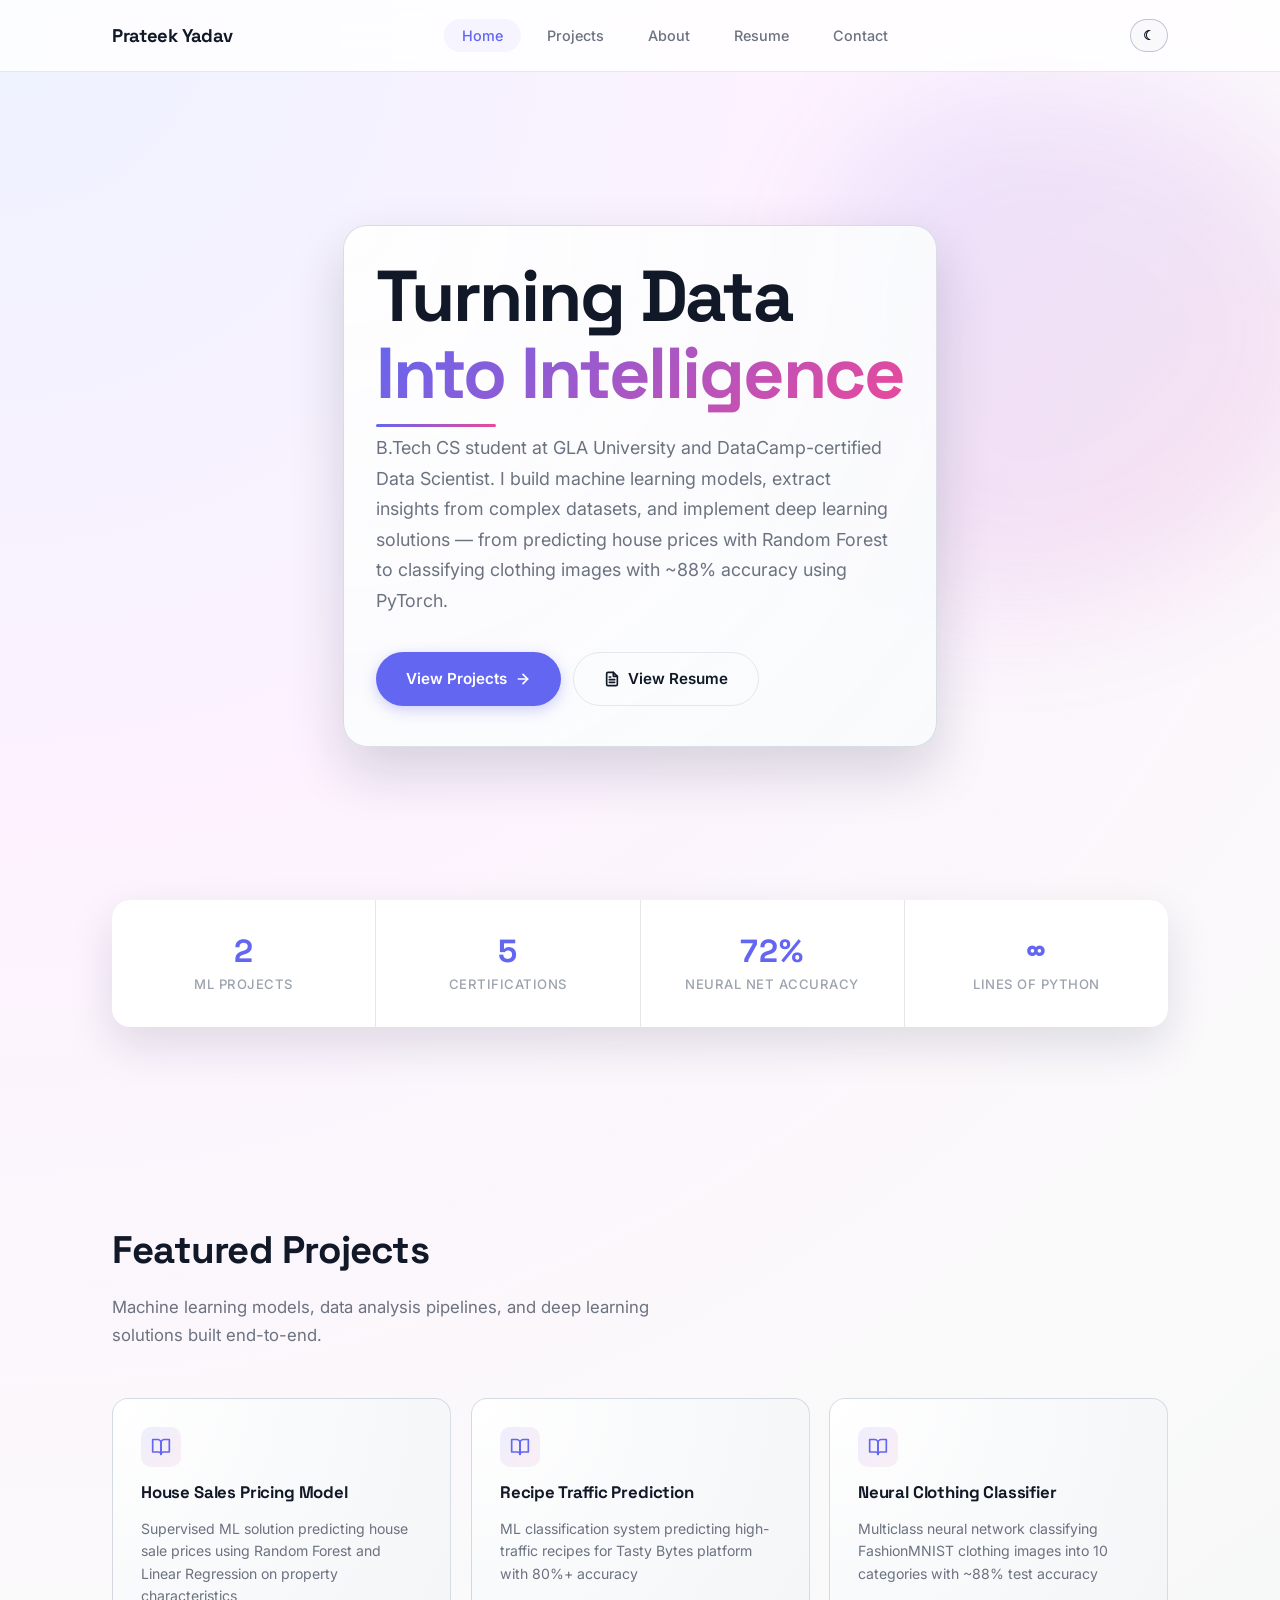
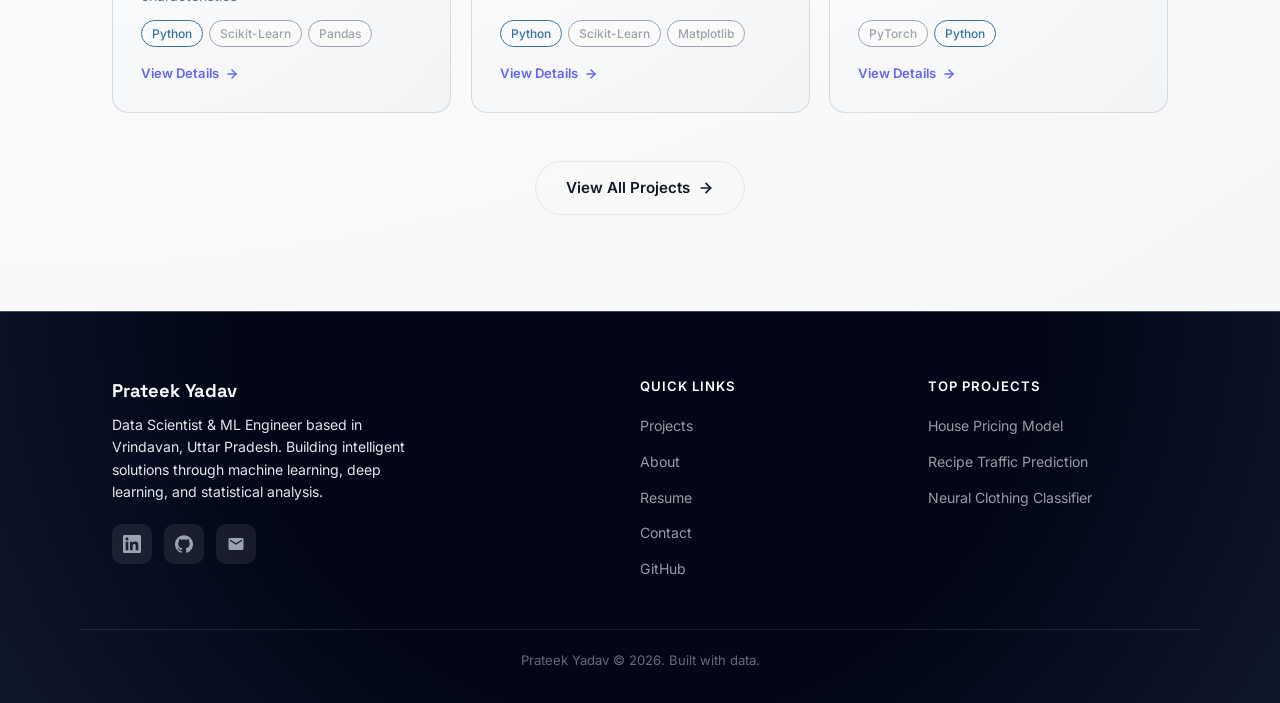
==== commit ffccadf5: "Adapt portfolio for Prateek Yadav — Data Scientist - Replace all Vipin Yadav/Toronto references with" ====
--- a/index.html
+++ b/index.html
@@ -3,7 +3,7 @@
 <head>
   <meta charset="UTF-8">
   <meta name="viewport" content="width=device-width, initial-scale=1.0">
-  <title>Vipin Yadav — QA Automation & AI Engineering</title>
+  <title>Prateek Yadav — Data Science & Machine Learning</title>
   <link rel="preconnect" href="https://fonts.googleapis.com">
   <link rel="preconnect" href="https://fonts.gstatic.com" crossorigin>
   <link href="https://fonts.googleapis.com/css2?family=Inter:wght@400;500;600;700&family=Space+Grotesk:wght@500;600;700;800&display=swap" rel="stylesheet">
@@ -15,7 +15,7 @@
   <!-- Navigation -->
   <nav class="kc-nav" role="navigation">
     <div class="kc-nav__inner">
-      <a href="index.html" class="kc-nav__brand">Vipin Yadav</a>
+      <a href="index.html" class="kc-nav__brand">Prateek Yadav</a>
       <ul class="kc-nav__links">
         <li><a href="index.html" class="kc-nav__link active">Home</a></li>
         <li><a href="pages/projects.html" class="kc-nav__link">Projects</a></li>
@@ -37,9 +37,9 @@
       <div class="kc-wrap">
         <div class="kc-hero__content">
           <h1 class="kc-hero__title">
-            Engineering Quality<br><span class="kc-grad">With Intelligence</span>
+            Turning Data<br><span class="kc-grad">Into Intelligence</span>
           </h1>
-          <p class="kc-hero__desc">From manual test cases to multi-agent AI systems — 8+ years in QA, evolved into building the tools that make testing smarter. I design AI-powered automation platforms, train custom models, and architect intelligent pipelines that don't just find bugs, they prevent them.</p>
+          <p class="kc-hero__desc">B.Tech CS student at GLA University and DataCamp-certified Data Scientist. I build machine learning models, extract insights from complex datasets, and implement deep learning solutions — from predicting house prices with Random Forest to classifying clothing images with ~88% accuracy using PyTorch.</p>
           <div class="kc-hero__btns">
             <a href="pages/projects.html" class="kc-btn kc-btn--primary">
               View Projects
@@ -58,22 +58,22 @@
     <section class="kc-section" style="padding-top:0">
       <div class="kc-wrap">
         <div class="kc-stats kc-fade">
-          <div class="kc-stat">
-            <div class="kc-stat__value" data-target="8+">8+</div>
-            <div class="kc-stat__label">Years Experience</div>
-          </div>
-          <div class="kc-stat">
+          <a href="pages/projects.html" class="kc-stat" style="text-decoration:none;cursor:pointer" title="View ML Projects">
             <div class="kc-stat__value" data-target="3">3</div>
-            <div class="kc-stat__label">Domains — RF, Mobile, QA</div>
-          </div>
-          <div class="kc-stat">
-            <div class="kc-stat__value" data-target="5+">5+</div>
-            <div class="kc-stat__label">Multi-Agent AI Projects</div>
-          </div>
-          <div class="kc-stat">
+            <div class="kc-stat__label">ML Projects</div>
+          </a>
+          <a href="pages/about.html#certifications" class="kc-stat" style="text-decoration:none;cursor:pointer" title="View Certifications">
+            <div class="kc-stat__value" data-target="6">6</div>
+            <div class="kc-stat__label">Certifications</div>
+          </a>
+          <a href="https://www.datacamp.com/datalab/w/884f10d5-8055-4abd-b409-d169c3465c3d/edit" target="_blank" rel="noopener noreferrer" class="kc-stat" style="text-decoration:none;cursor:pointer" title="View Neural Clothing Classifier on DataCamp">
+            <div class="kc-stat__value">88%</div>
+            <div class="kc-stat__label">Neural Net Accuracy</div>
+          </a>
+          <a href="https://github.com/iprateekyadav1" target="_blank" rel="noopener noreferrer" class="kc-stat" style="text-decoration:none;cursor:pointer" title="View GitHub Profile">
             <div class="kc-stat__value">∞</div>
-            <div class="kc-stat__label">Cups of Coffee → Code</div>
-          </div>
+            <div class="kc-stat__label">Lines of Python</div>
+          </a>
         </div>
       </div>
     </section>
@@ -82,10 +82,10 @@
     <section class="kc-section">
       <div class="kc-wrap">
         <h2 class="kc-section__title kc-fade">Featured Projects</h2>
-        <p class="kc-section__sub kc-fade">A selection of AI-powered QA platforms, multi-agent systems, and intelligent automation frameworks.</p>
+        <p class="kc-section__sub kc-fade">Machine learning models, data analysis pipelines, and deep learning solutions built end-to-end.</p>
 
         <div class="kc-grid" id="project-grid">
-          <!-- Rendered by JS — shows top projects -->
+          <!-- Rendered by JS -->
         </div>
 
         <div style="text-align:center;margin-top:48px" class="kc-fade">
@@ -103,16 +103,16 @@
   <footer class="kc-footer">
     <div class="kc-footer__inner">
       <div>
-        <div class="kc-footer__brand">Vipin Yadav</div>
-        <p class="kc-footer__desc">QA Automation Specialist & AI Engineer based in Toronto, Ontario. Bridging the gap between quality assurance and artificial intelligence.</p>
+        <div class="kc-footer__brand">Prateek Yadav</div>
+        <p class="kc-footer__desc">Data Scientist & ML Engineer based in Vrindavan, Uttar Pradesh. Building intelligent solutions through machine learning, deep learning, and statistical analysis.</p>
         <div class="kc-footer__socials">
-          <a href="https://www.linkedin.com/in/vipin-ydv/" target="_blank" class="kc-footer__social" aria-label="LinkedIn">
+          <a href="https://linkedin.com/in/prateek-singh-yadav-551478204" target="_blank" class="kc-footer__social" aria-label="LinkedIn">
             <svg viewBox="0 0 24 24" width="18" height="18" fill="currentColor"><path d="M20.447 20.452h-3.554v-5.569c0-1.328-.027-3.037-1.852-3.037-1.853 0-2.136 1.445-2.136 2.939v5.667H9.351V9h3.414v1.561h.046c.477-.9 1.637-1.85 3.37-1.85 3.601 0 4.267 2.37 4.267 5.455v6.286zM5.337 7.433c-1.144 0-2.063-.926-2.063-2.065 0-1.138.92-2.063 2.063-2.063 1.14 0 2.064.925 2.064 2.063 0 1.139-.925 2.065-2.064 2.065zm1.782 13.019H3.555V9h3.564v11.452zM22.225 0H1.771C.792 0 0 .774 0 1.729v20.542C0 23.227.792 24 1.771 24h20.451C23.2 24 24 23.227 24 22.271V1.729C24 .774 23.2 0 22.222 0h.003z"/></svg>
           </a>
-          <a href="https://github.com/YdvVipin" target="_blank" class="kc-footer__social" aria-label="GitHub">
+          <a href="https://github.com/iprateekyadav1" target="_blank" class="kc-footer__social" aria-label="GitHub">
             <svg viewBox="0 0 24 24" width="18" height="18" fill="currentColor"><path d="M12 .297c-6.63 0-12 5.373-12 12 0 5.303 3.438 9.8 8.205 11.385.6.113.82-.258.82-.577 0-.285-.01-1.04-.015-2.04-3.338.724-4.042-1.61-4.042-1.61C4.422 18.07 3.633 17.7 3.633 17.7c-1.087-.744.084-.729.084-.729 1.205.084 1.838 1.236 1.838 1.236 1.07 1.835 2.809 1.305 3.495.998.108-.776.417-1.305.76-1.605-2.665-.3-5.466-1.332-5.466-5.93 0-1.31.465-2.38 1.235-3.22-.135-.303-.54-1.523.105-3.176 0 0 1.005-.322 3.3 1.23.96-.267 1.98-.399 3-.405 1.02.006 2.04.138 3 .405 2.28-1.552 3.285-1.23 3.285-1.23.645 1.653.24 2.873.12 3.176.765.84 1.23 1.91 1.23 3.22 0 4.61-2.805 5.625-5.475 5.92.42.36.81 1.096.81 2.22 0 1.606-.015 2.896-.015 3.286 0 .315.21.69.825.57C20.565 22.092 24 17.592 24 12.297c0-6.627-5.373-12-12-12"/></svg>
           </a>
-          <a href="mailto:ydvvipin1793@gmail.com" class="kc-footer__social" aria-label="Email">
+          <a href="mailto:yadav.prateek2021@gmail.com" class="kc-footer__social" aria-label="Email">
             <svg viewBox="0 0 24 24" width="18" height="18" fill="currentColor"><path d="M20 4H4c-1.1 0-2 .9-2 2v12c0 1.1.9 2 2 2h16c1.1 0 2-.9 2-2V6c0-1.1-.9-2-2-2zm0 4l-8 5-8-5V6l8 5 8-5v2z"/></svg>
           </a>
         </div>
@@ -124,20 +124,19 @@
           <li><a href="pages/about.html" class="kc-footer__link">About</a></li>
           <li><a href="pages/resume.html" class="kc-footer__link">Resume</a></li>
           <li><a href="pages/contact.html" class="kc-footer__link">Contact</a></li>
-          <li><a href="https://github.com/YdvVipin" target="_blank" class="kc-footer__link">GitHub</a></li>
+          <li><a href="https://github.com/iprateekyadav1" target="_blank" class="kc-footer__link">GitHub</a></li>
         </ul>
       </div>
       <div>
         <h4 class="kc-footer__heading">Top Projects</h4>
         <ul class="kc-footer__links">
-          <li><a href="projects/ai-enabled-qa/" class="kc-footer__link">AI QA Platform</a></li>
-          <li><a href="projects/multi-agent-orchestration/" class="kc-footer__link">Multi-Agent System</a></li>
-          <li><a href="projects/playwright-bdd-framework/" class="kc-footer__link">Playwright BDD</a></li>
-          <li><a href="projects/rag-system/" class="kc-footer__link">RAG System</a></li>
+          <li><a href="projects/house-pricing/" class="kc-footer__link">House Pricing Model</a></li>
+          <li><a href="projects/recipe-traffic/" class="kc-footer__link">Recipe Traffic Prediction</a></li>
+          <li><a href="projects/clothing-classifier/" class="kc-footer__link">Neural Clothing Classifier</a></li>
         </ul>
       </div>
     </div>
-    <div class="kc-footer__bottom">Vipin Yadav &copy; 2025. Built with precision.</div>
+    <div class="kc-footer__bottom">Prateek Yadav &copy; 2026. Built with data.</div>
   </footer>
 
   <script src="js/script.js"></script>
--- a/css/style-enhancements.css
+++ b/css/style-enhancements.css
@@ -117,6 +117,15 @@
 .kc-stat:hover::before {
   opacity: 1;
 }
+a.kc-stat {
+  color: inherit;
+  display: block;
+  transition: transform 0.22s ease, box-shadow 0.22s ease;
+}
+a.kc-stat:hover {
+  transform: translateY(-4px);
+  box-shadow: 0 8px 24px rgba(99,102,241,0.18);
+}
 .kc-stat__value {
   letter-spacing: 0.03em;
 }
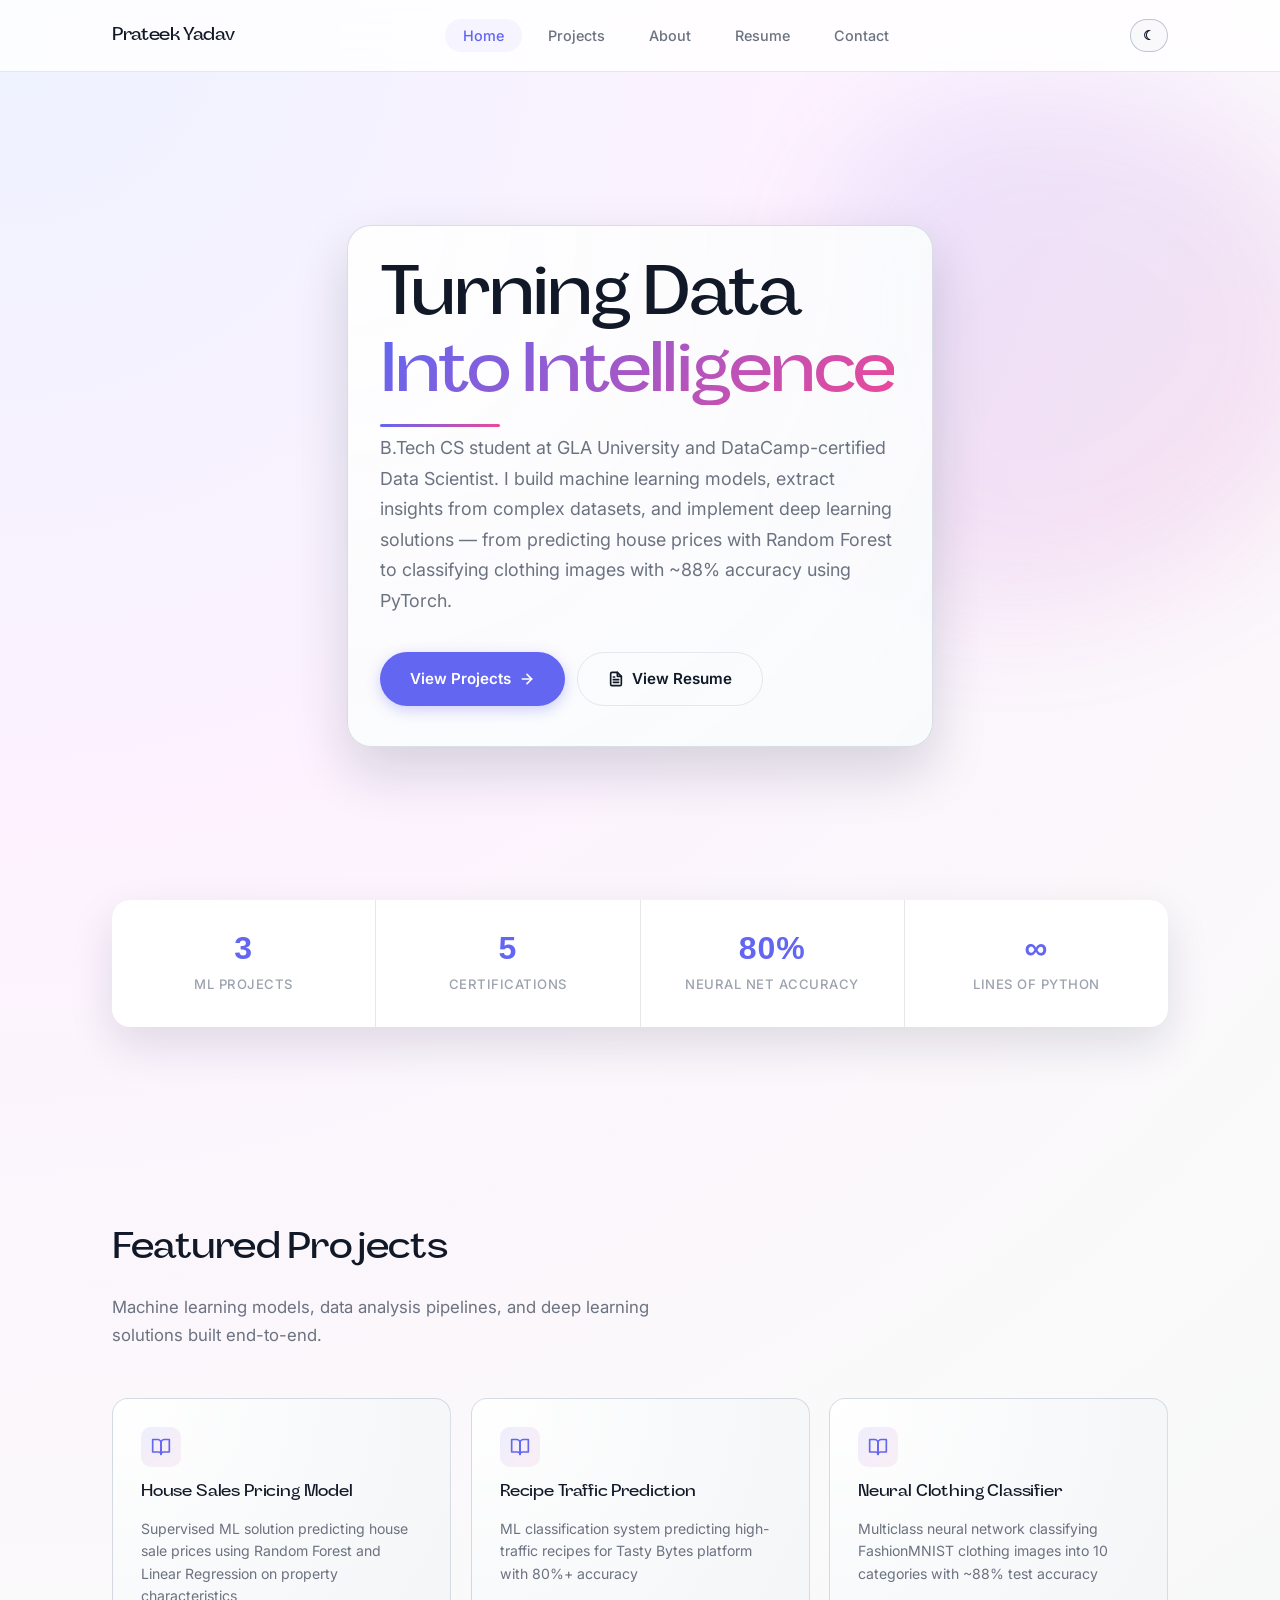
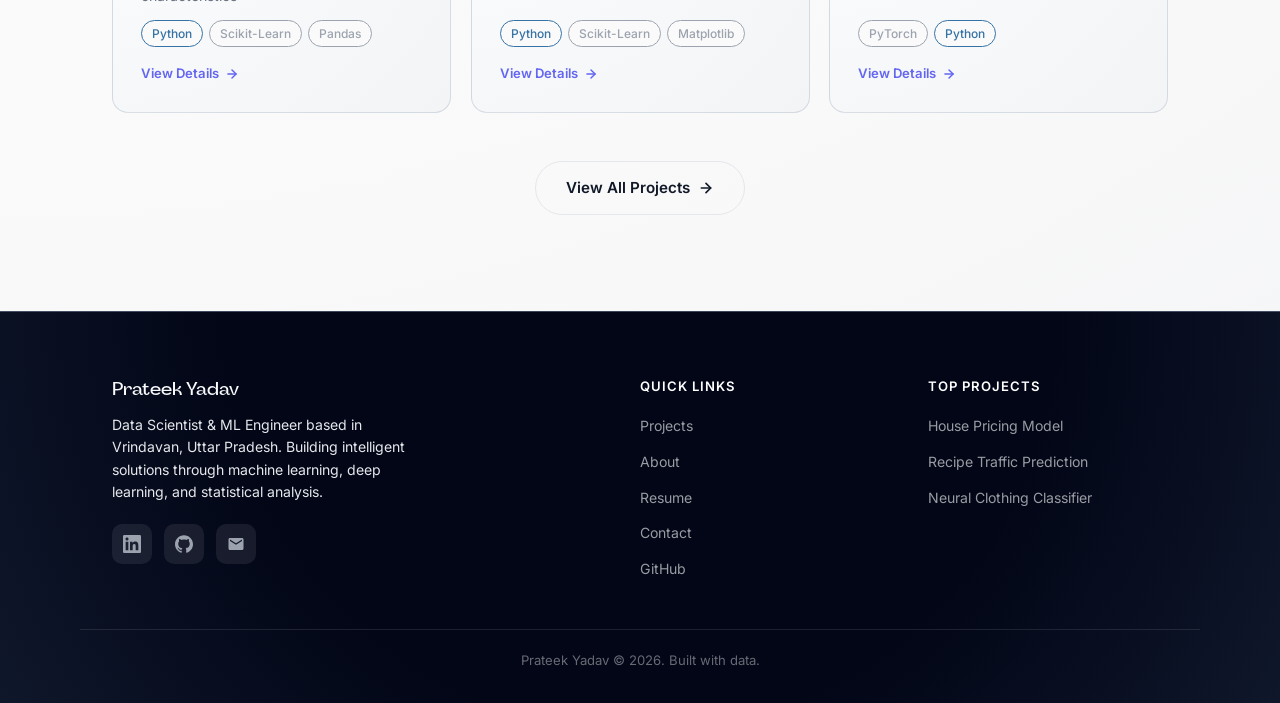
==== commit 410e6b35: "feat: Baguede grotesque font + hide portfolio repo from grid Font upgrade: - Self-host Baguede grote" ====
--- a/index.html
+++ b/index.html
@@ -6,7 +6,7 @@
   <title>Prateek Yadav — Data Science & Machine Learning</title>
   <link rel="preconnect" href="https://fonts.googleapis.com">
   <link rel="preconnect" href="https://fonts.gstatic.com" crossorigin>
-  <link href="https://fonts.googleapis.com/css2?family=Inter:wght@400;500;600;700&family=Space+Grotesk:wght@500;600;700;800&display=swap" rel="stylesheet">
+  <link href="https://fonts.googleapis.com/css2?family=Inter:wght@400;500;600;700&display=swap" rel="stylesheet">
   <link rel="stylesheet" href="css/style.css">
   <link rel="stylesheet" href="css/style-enhancements.css">
 </head>
--- a/css/style.css
+++ b/css/style.css
@@ -1,6 +1,16 @@
 /* ═══════════════════════════════════════════════════
    Kinetic Cards — Portfolio Design System
    ═══════════════════════════════════════════════════ */
+
+/* ─── Baguede — Self-Hosted Grotesque Display Font ── */
+@font-face {
+  font-family: 'Baguede';
+  src: url('../fonts/Baguede.woff') format('woff'),
+       url('../fonts/Baguede.otf')  format('opentype');
+  font-weight: 400 800;
+  font-style: normal;
+  font-display: swap;
+}
 
 /* ─── Variables ─────────────────────────────────── */
 :root {
@@ -14,7 +24,7 @@
   --kc-accent-light: #818CF8;
   --kc-secondary: #EC4899;
   --kc-green: #10B981;
-  --kc-font: 'Space Grotesk', sans-serif;
+  --kc-font: 'Baguede', sans-serif;
   --kc-font-body: 'Inter', sans-serif;
   --kc-radius: 16px;
   --kc-radius-sm: 10px;
